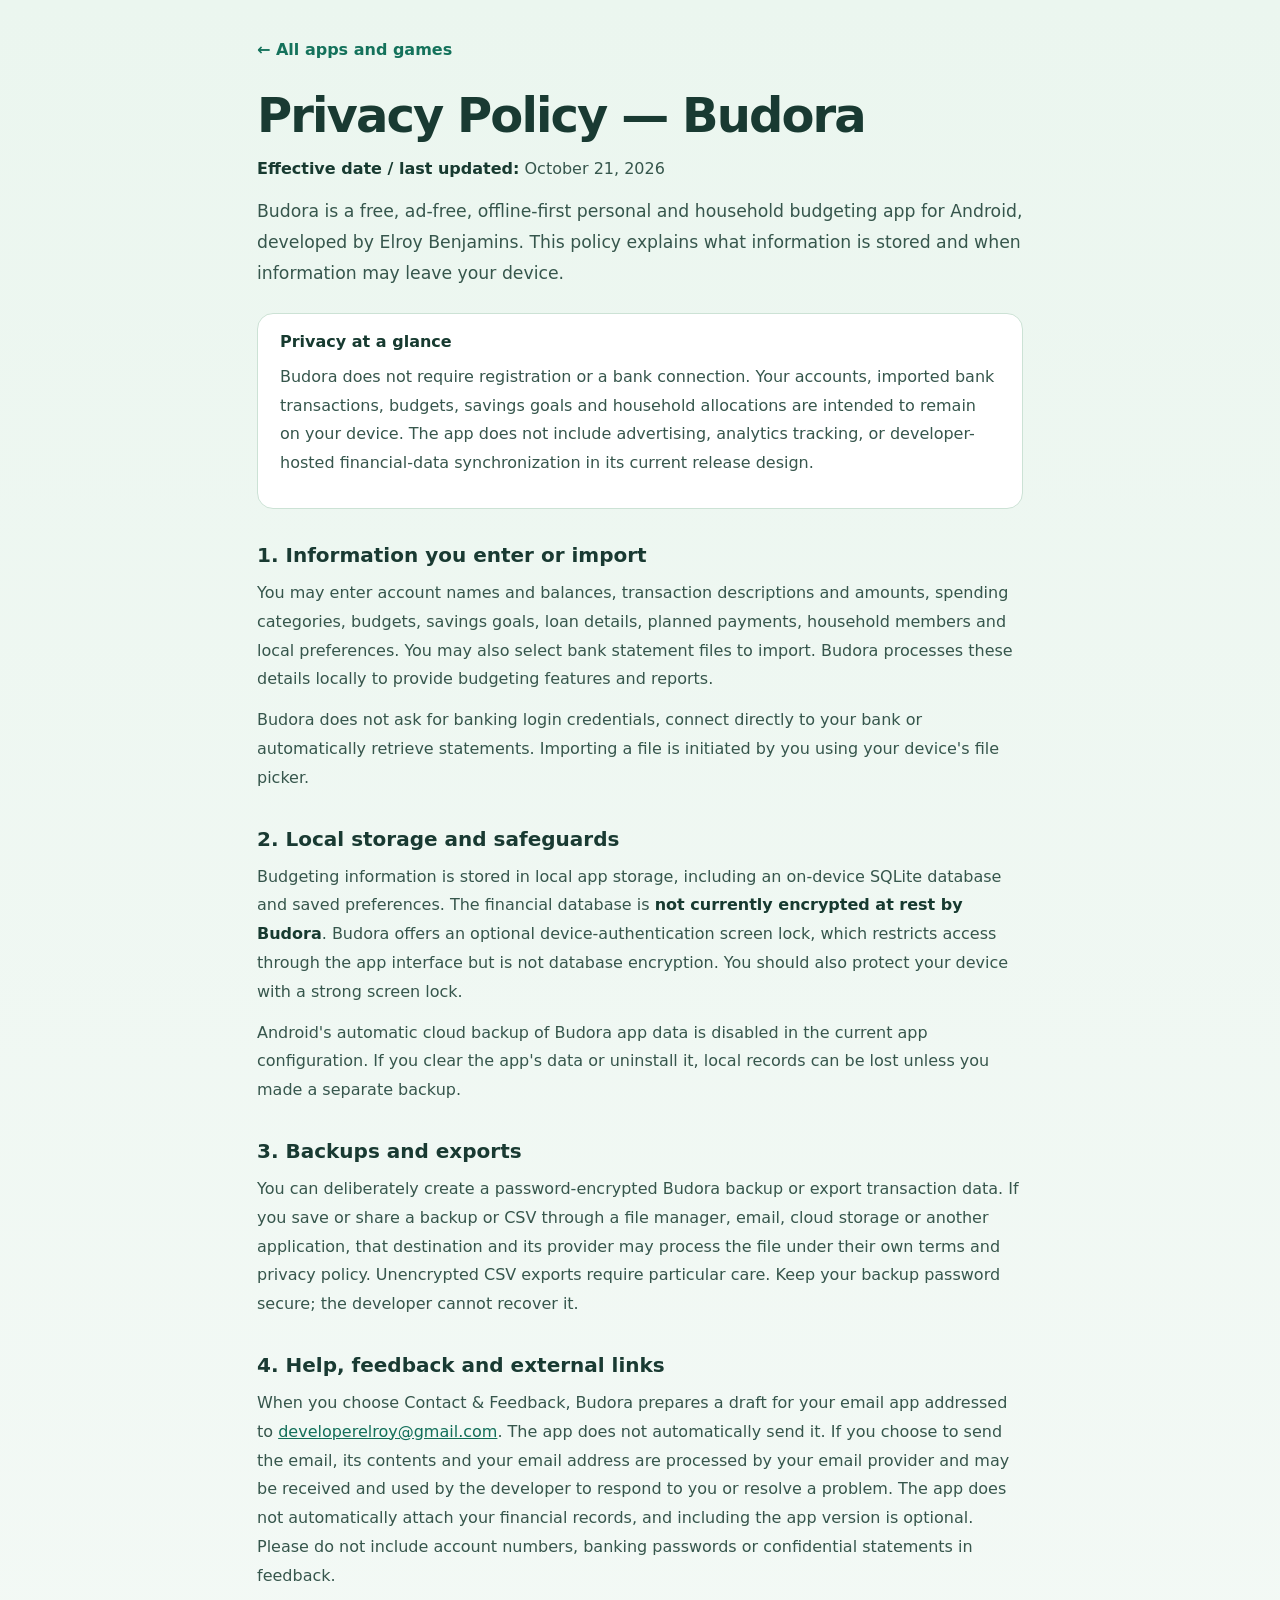
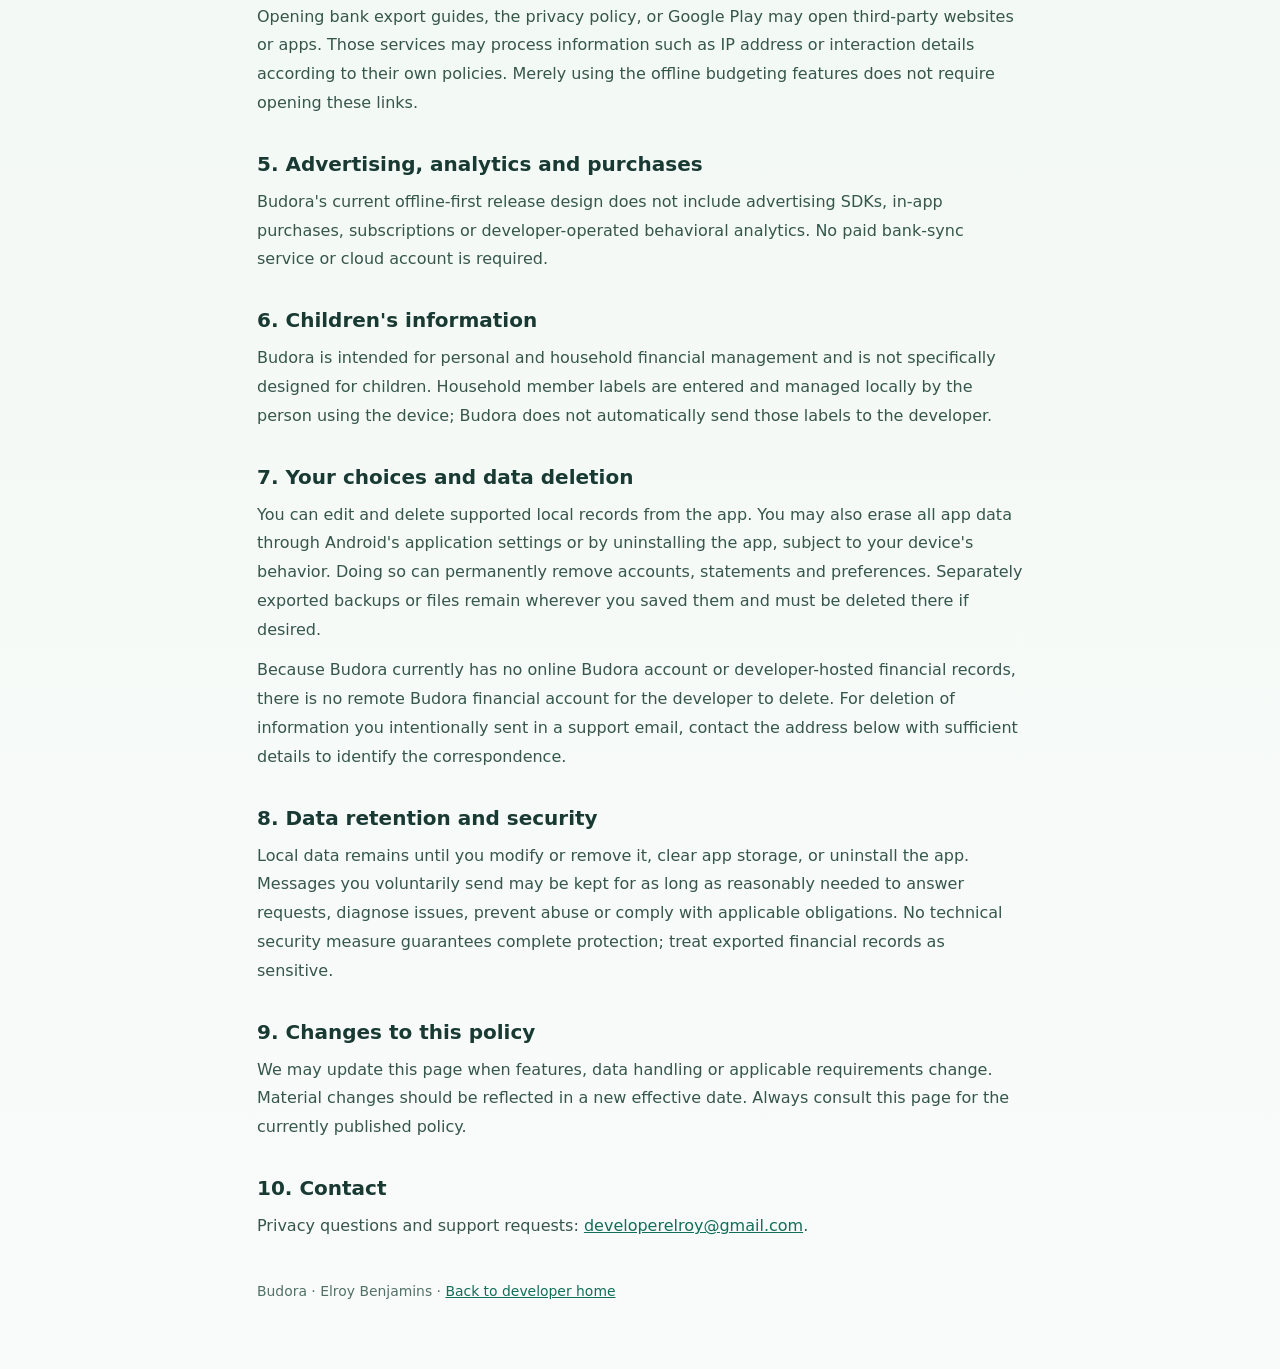
==== budora/privacy/index.html @ f8b95c58 "feat(site): add Budora privacy policy for offline budgeting app" ====
<!doctype html>
<html lang="en">
<head>
  <meta charset="utf-8">
  <meta name="viewport" content="width=device-width, initial-scale=1">
  <meta name="robots" content="index,follow">
  <meta name="description" content="Privacy Policy for Budora, an offline-first budgeting app by Elroy Benjamins.">
  <title>Budora — Privacy Policy</title>
  <style>
    *{box-sizing:border-box}
    :root{color-scheme:light;font-family:Inter,system-ui,-apple-system,BlinkMacSystemFont,"Segoe UI",sans-serif;color:#193a32;background:#f2f9f5}
    html,body{margin:0;min-height:100%}
    body{background:linear-gradient(180deg,#ebf6ef,#f9fbfa)}
    main{max-width:810px;padding:40px 22px 70px;margin:auto}
    .back{color:#14725b;text-decoration:none;font-weight:700}
    h1{font-size:clamp(2rem,5vw,3rem);line-height:1.12;letter-spacing:-.04em;margin:30px 0 10px}
    h2{font-size:1.25rem;margin:34px 0 10px}
    p,li{color:#36564c;line-height:1.8}
    p{margin:12px 0}
    ul{padding-left:24px}
    a{color:#116e58}a:hover{text-decoration:underline}
    .intro{font-size:1.08rem}
    .panel{border:1px solid #cce2d5;background:#fff;border-radius:16px;padding:18px 22px;margin:24px 0}
    strong{color:#173a30}
    footer{font-size:.87rem;color:#527166;margin-top:42px}
    @media(max-width:600px){main{padding:24px 17px 50px}}
  </style>
</head>
<body>
<main>
  <a class="back" href="/">← All apps and games</a>
  <h1>Privacy Policy — Budora</h1>
  <p><strong>Effective date / last updated:</strong> October 21, 2026</p>
  <p class="intro">Budora is a free, ad-free, offline-first personal and household budgeting app for Android, developed by Elroy Benjamins. This policy explains what information is stored and when information may leave your device.</p>
  <div class="panel"><strong>Privacy at a glance</strong><p>Budora does not require registration or a bank connection. Your accounts, imported bank transactions, budgets, savings goals and household allocations are intended to remain on your device. The app does not include advertising, analytics tracking, or developer-hosted financial-data synchronization in its current release design.</p></div>
  <h2>1. Information you enter or import</h2>
  <p>You may enter account names and balances, transaction descriptions and amounts, spending categories, budgets, savings goals, loan details, planned payments, household members and local preferences. You may also select bank statement files to import. Budora processes these details locally to provide budgeting features and reports.</p>
  <p>Budora does not ask for banking login credentials, connect directly to your bank or automatically retrieve statements. Importing a file is initiated by you using your device's file picker.</p>
  <h2>2. Local storage and safeguards</h2>
  <p>Budgeting information is stored in local app storage, including an on-device SQLite database and saved preferences. The financial database is <strong>not currently encrypted at rest by Budora</strong>. Budora offers an optional device-authentication screen lock, which restricts access through the app interface but is not database encryption. You should also protect your device with a strong screen lock.</p>
  <p>Android's automatic cloud backup of Budora app data is disabled in the current app configuration. If you clear the app's data or uninstall it, local records can be lost unless you made a separate backup.</p>
  <h2>3. Backups and exports</h2>
  <p>You can deliberately create a password-encrypted Budora backup or export transaction data. If you save or share a backup or CSV through a file manager, email, cloud storage or another application, that destination and its provider may process the file under their own terms and privacy policy. Unencrypted CSV exports require particular care. Keep your backup password secure; the developer cannot recover it.</p>
  <h2>4. Help, feedback and external links</h2>
  <p>When you choose Contact &amp; Feedback, Budora prepares a draft for your email app addressed to <a href="mailto:developerelroy@gmail.com">developerelroy@gmail.com</a>. The app does not automatically send it. If you choose to send the email, its contents and your email address are processed by your email provider and may be received and used by the developer to respond to you or resolve a problem. The app does not automatically attach your financial records, and including the app version is optional. Please do not include account numbers, banking passwords or confidential statements in feedback.</p>
  <p>Opening bank export guides, the privacy policy, or Google Play may open third-party websites or apps. Those services may process information such as IP address or interaction details according to their own policies. Merely using the offline budgeting features does not require opening these links.</p>
  <h2>5. Advertising, analytics and purchases</h2>
  <p>Budora's current offline-first release design does not include advertising SDKs, in-app purchases, subscriptions or developer-operated behavioral analytics. No paid bank-sync service or cloud account is required.</p>
  <h2>6. Children's information</h2>
  <p>Budora is intended for personal and household financial management and is not specifically designed for children. Household member labels are entered and managed locally by the person using the device; Budora does not automatically send those labels to the developer.</p>
  <h2>7. Your choices and data deletion</h2>
  <p>You can edit and delete supported local records from the app. You may also erase all app data through Android's application settings or by uninstalling the app, subject to your device's behavior. Doing so can permanently remove accounts, statements and preferences. Separately exported backups or files remain wherever you saved them and must be deleted there if desired.</p>
  <p>Because Budora currently has no online Budora account or developer-hosted financial records, there is no remote Budora financial account for the developer to delete. For deletion of information you intentionally sent in a support email, contact the address below with sufficient details to identify the correspondence.</p>
  <h2>8. Data retention and security</h2>
  <p>Local data remains until you modify or remove it, clear app storage, or uninstall the app. Messages you voluntarily send may be kept for as long as reasonably needed to answer requests, diagnose issues, prevent abuse or comply with applicable obligations. No technical security measure guarantees complete protection; treat exported financial records as sensitive.</p>
  <h2>9. Changes to this policy</h2>
  <p>We may update this page when features, data handling or applicable requirements change. Material changes should be reflected in a new effective date. Always consult this page for the currently published policy.</p>
  <h2>10. Contact</h2>
  <p>Privacy questions and support requests: <a href="mailto:developerelroy@gmail.com">developerelroy@gmail.com</a>.</p>
  <footer>Budora · Elroy Benjamins · <a href="/">Back to developer home</a></footer>
</main>
</body>
</html>
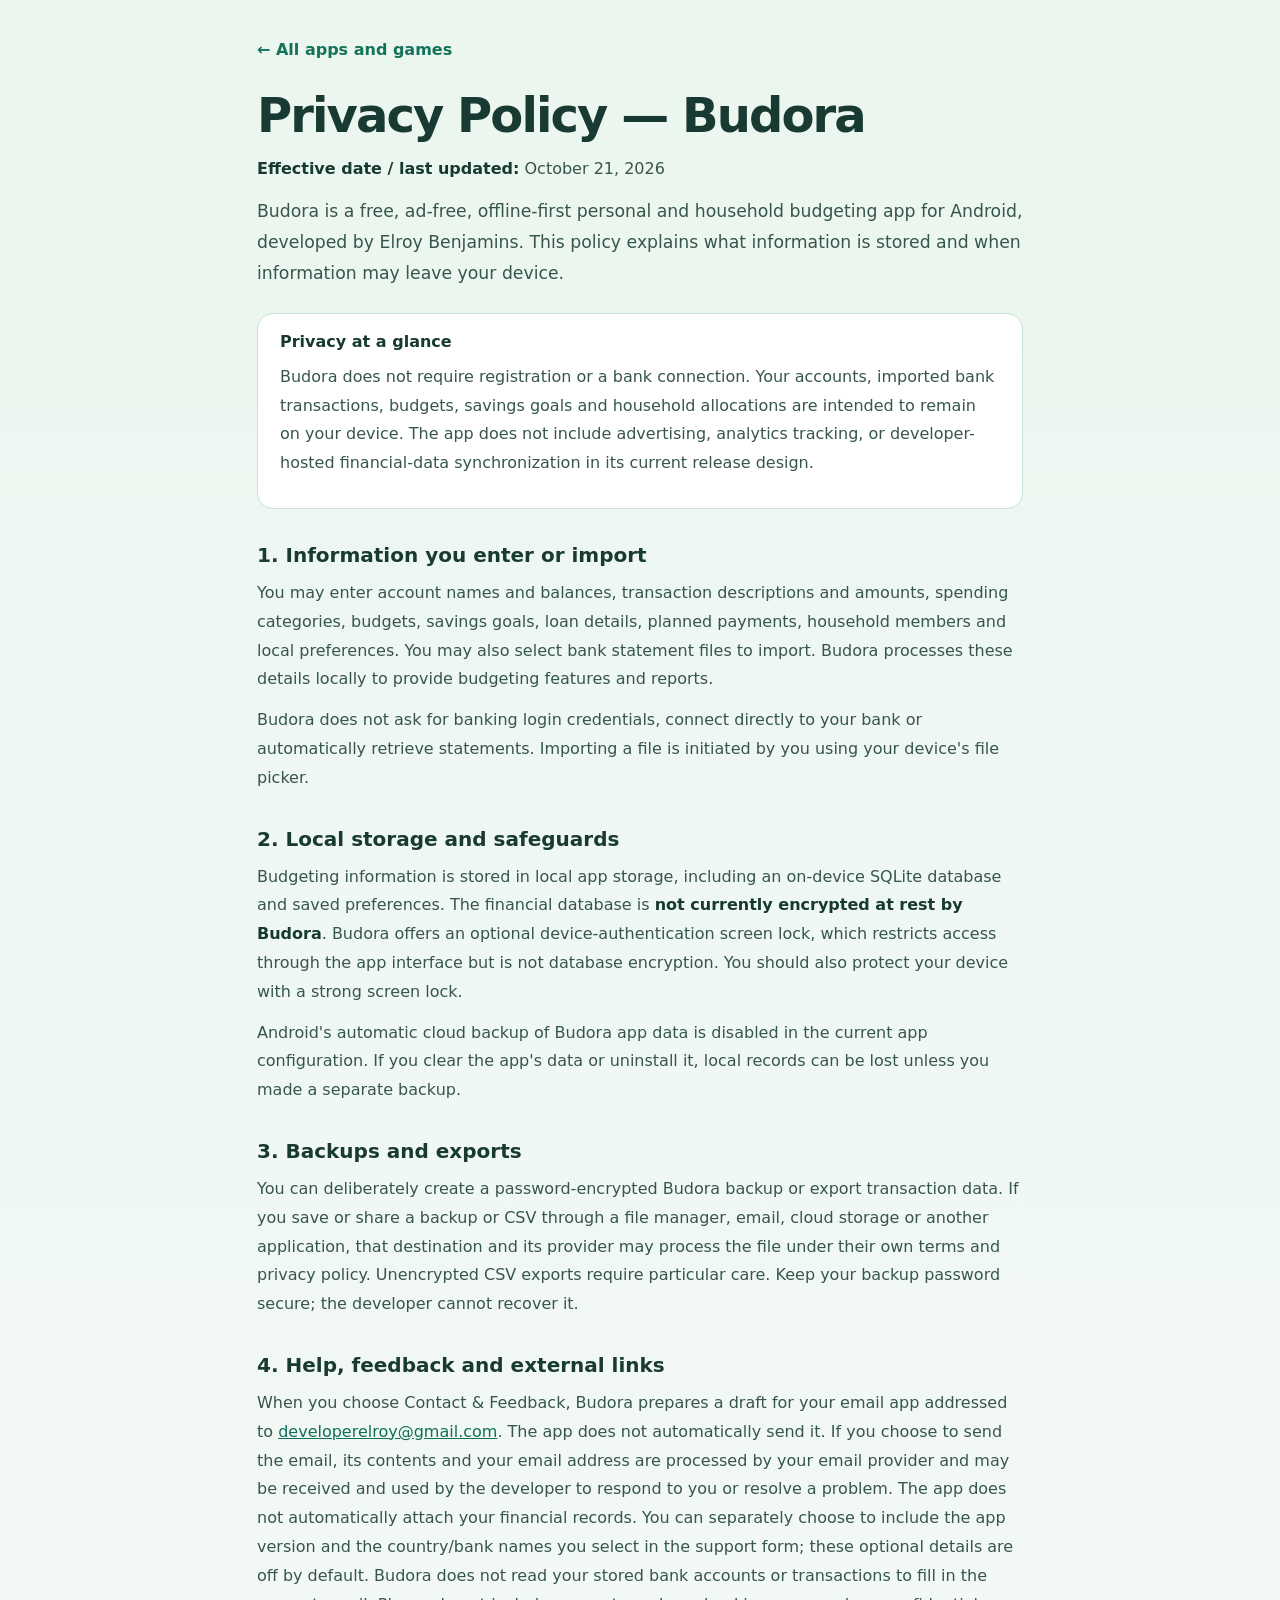
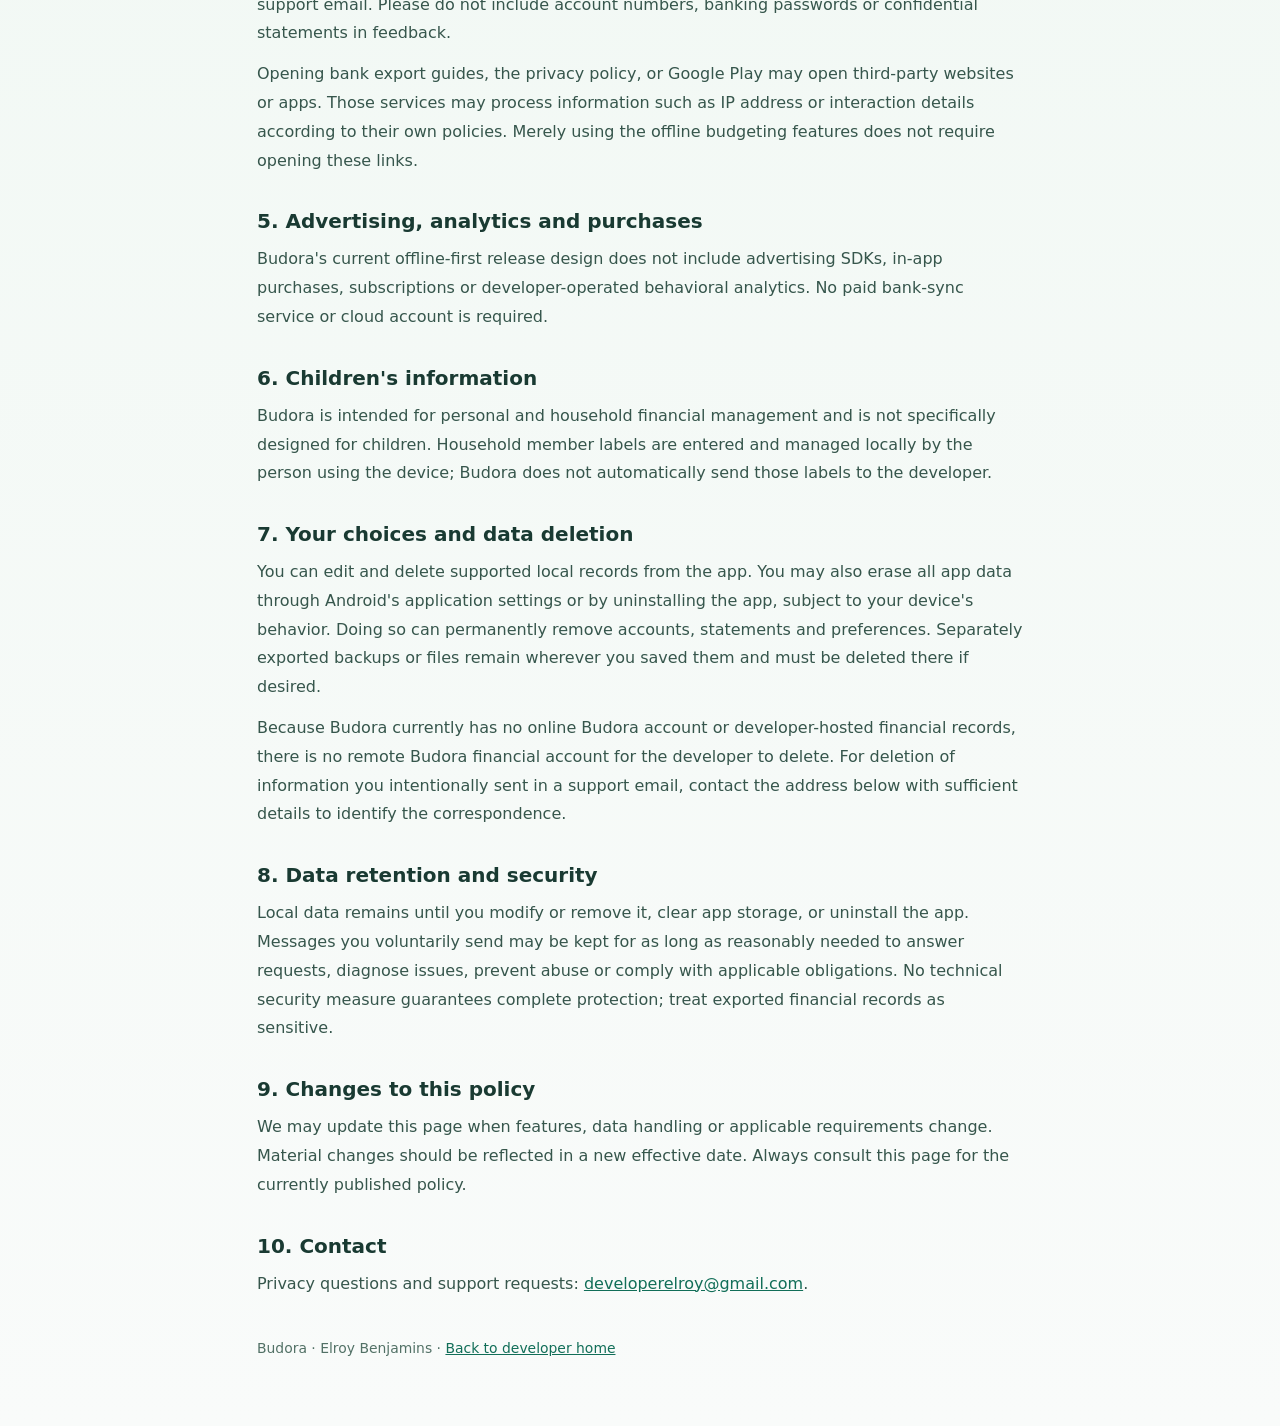
==== commit cdb93c4c: "docs(privacy): disclose optional user-selected country and bank labels in support email" ====
--- a/budora/privacy/index.html
+++ b/budora/privacy/index.html
@@ -42,7 +42,7 @@
   <h2>3. Backups and exports</h2>
   <p>You can deliberately create a password-encrypted Budora backup or export transaction data. If you save or share a backup or CSV through a file manager, email, cloud storage or another application, that destination and its provider may process the file under their own terms and privacy policy. Unencrypted CSV exports require particular care. Keep your backup password secure; the developer cannot recover it.</p>
   <h2>4. Help, feedback and external links</h2>
-  <p>When you choose Contact &amp; Feedback, Budora prepares a draft for your email app addressed to <a href="mailto:developerelroy@gmail.com">developerelroy@gmail.com</a>. The app does not automatically send it. If you choose to send the email, its contents and your email address are processed by your email provider and may be received and used by the developer to respond to you or resolve a problem. The app does not automatically attach your financial records, and including the app version is optional. Please do not include account numbers, banking passwords or confidential statements in feedback.</p>
+  <p>When you choose Contact &amp; Feedback, Budora prepares a draft for your email app addressed to <a href="mailto:developerelroy@gmail.com">developerelroy@gmail.com</a>. The app does not automatically send it. If you choose to send the email, its contents and your email address are processed by your email provider and may be received and used by the developer to respond to you or resolve a problem. The app does not automatically attach your financial records. You can separately choose to include the app version and the country/bank names you select in the support form; these optional details are off by default. Budora does not read your stored bank accounts or transactions to fill in the support email. Please do not include account numbers, banking passwords or confidential statements in feedback.</p>
   <p>Opening bank export guides, the privacy policy, or Google Play may open third-party websites or apps. Those services may process information such as IP address or interaction details according to their own policies. Merely using the offline budgeting features does not require opening these links.</p>
   <h2>5. Advertising, analytics and purchases</h2>
   <p>Budora's current offline-first release design does not include advertising SDKs, in-app purchases, subscriptions or developer-operated behavioral analytics. No paid bank-sync service or cloud account is required.</p>
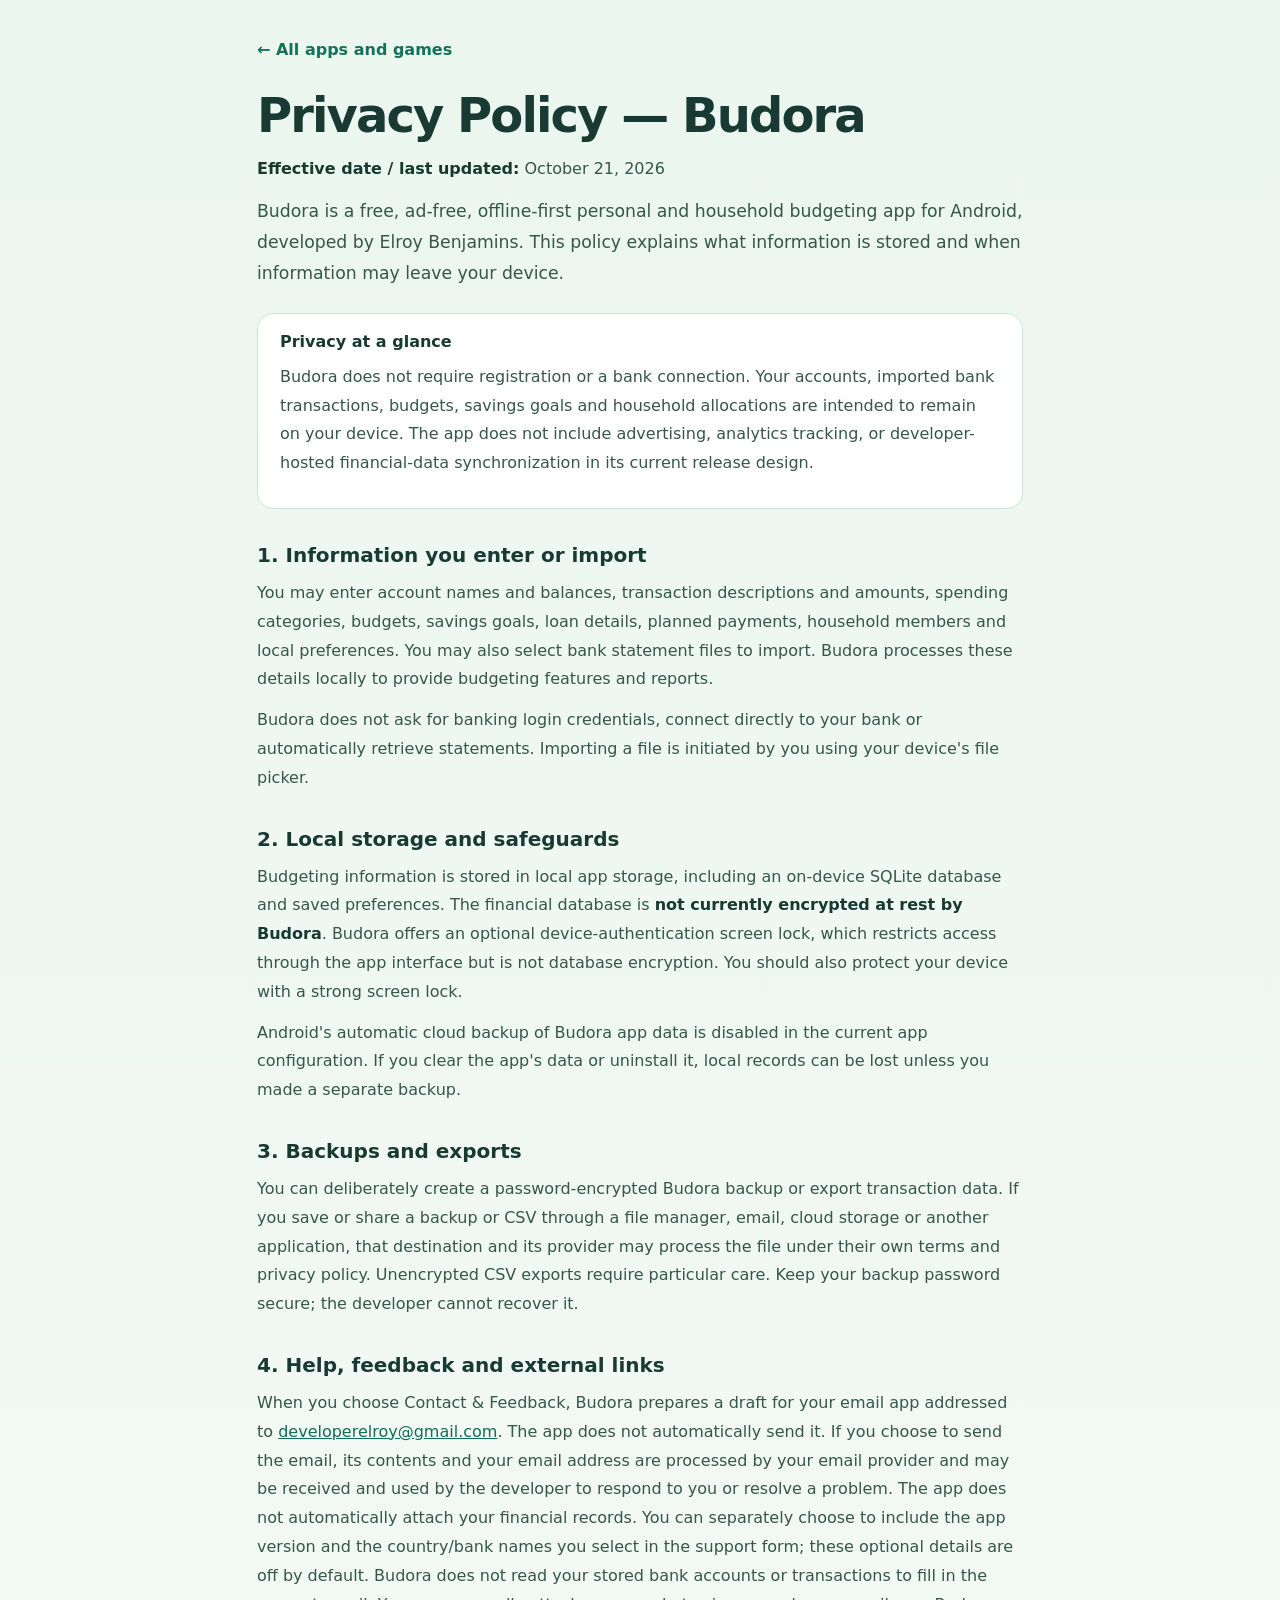
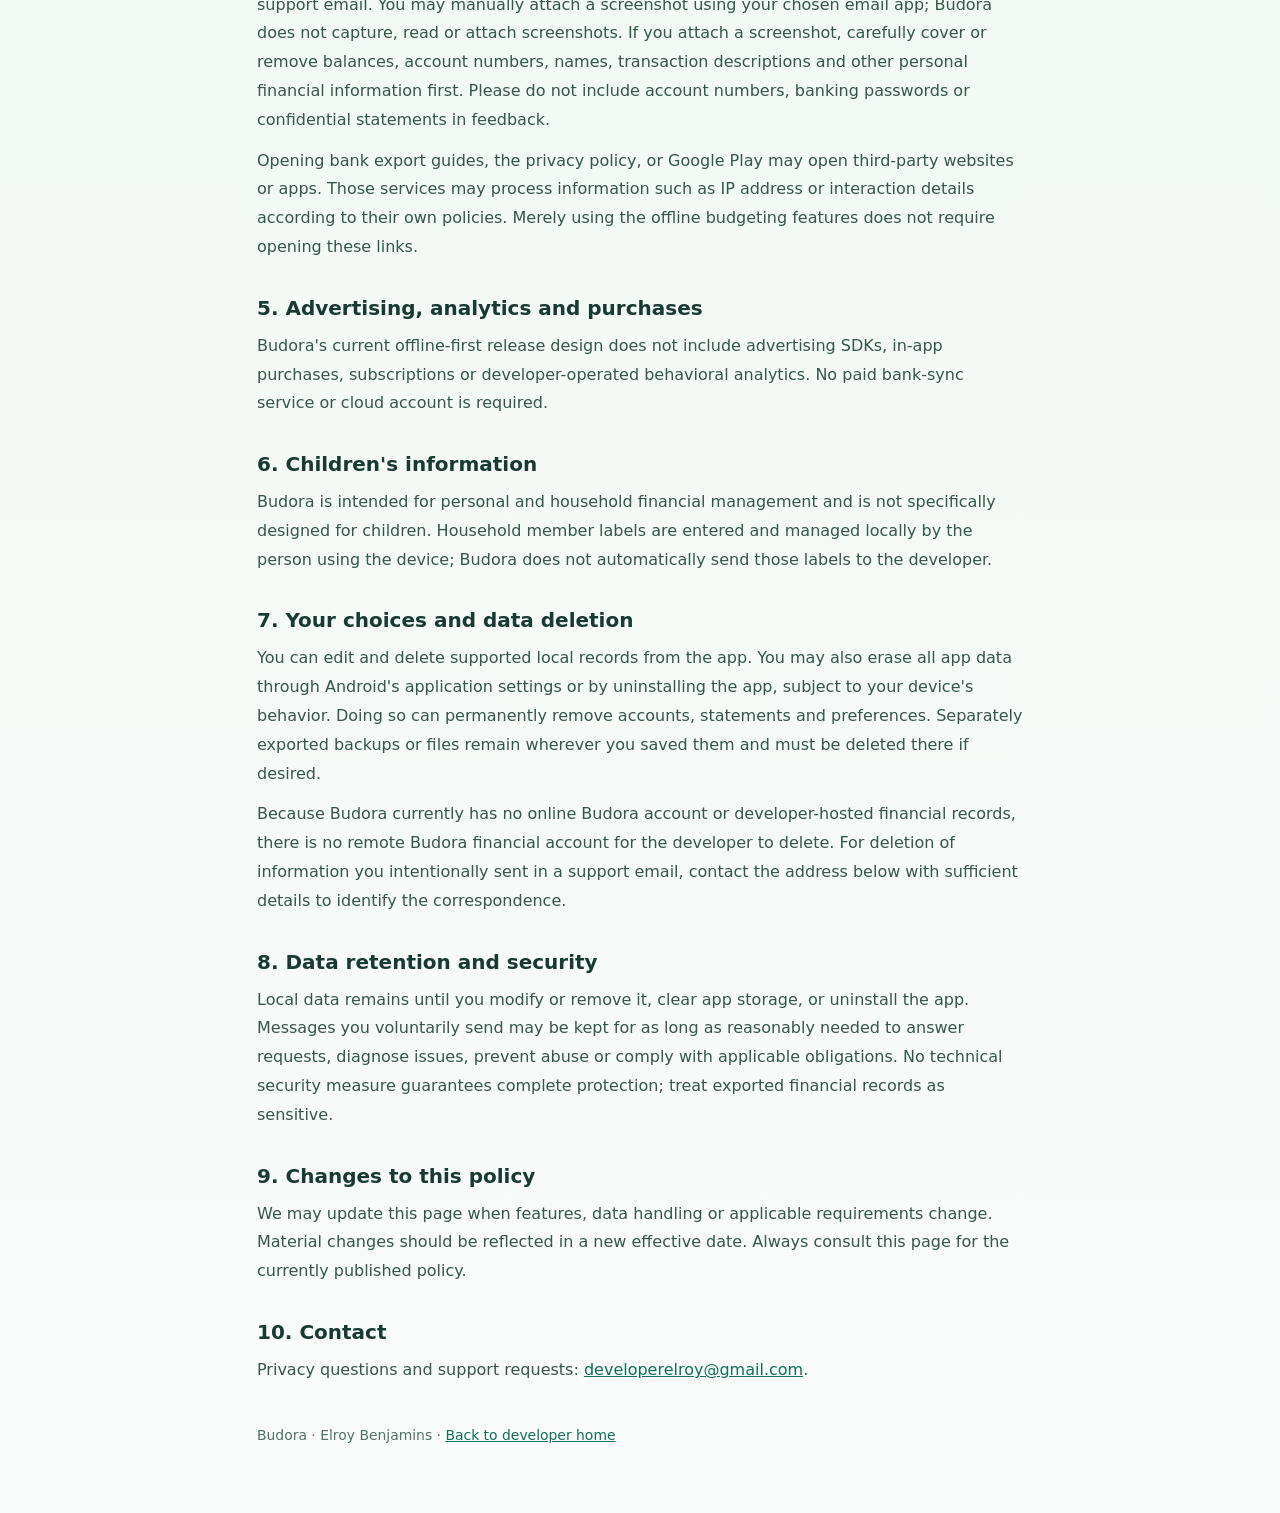
==== commit a856adac: "docs(privacy): explain manual screenshot attachment and redaction risks" ====
--- a/budora/privacy/index.html
+++ b/budora/privacy/index.html
@@ -42,7 +42,7 @@
   <h2>3. Backups and exports</h2>
   <p>You can deliberately create a password-encrypted Budora backup or export transaction data. If you save or share a backup or CSV through a file manager, email, cloud storage or another application, that destination and its provider may process the file under their own terms and privacy policy. Unencrypted CSV exports require particular care. Keep your backup password secure; the developer cannot recover it.</p>
   <h2>4. Help, feedback and external links</h2>
-  <p>When you choose Contact &amp; Feedback, Budora prepares a draft for your email app addressed to <a href="mailto:developerelroy@gmail.com">developerelroy@gmail.com</a>. The app does not automatically send it. If you choose to send the email, its contents and your email address are processed by your email provider and may be received and used by the developer to respond to you or resolve a problem. The app does not automatically attach your financial records. You can separately choose to include the app version and the country/bank names you select in the support form; these optional details are off by default. Budora does not read your stored bank accounts or transactions to fill in the support email. Please do not include account numbers, banking passwords or confidential statements in feedback.</p>
+  <p>When you choose Contact &amp; Feedback, Budora prepares a draft for your email app addressed to <a href="mailto:developerelroy@gmail.com">developerelroy@gmail.com</a>. The app does not automatically send it. If you choose to send the email, its contents and your email address are processed by your email provider and may be received and used by the developer to respond to you or resolve a problem. The app does not automatically attach your financial records. You can separately choose to include the app version and the country/bank names you select in the support form; these optional details are off by default. Budora does not read your stored bank accounts or transactions to fill in the support email. You may manually attach a screenshot using your chosen email app; Budora does not capture, read or attach screenshots. If you attach a screenshot, carefully cover or remove balances, account numbers, names, transaction descriptions and other personal financial information first. Please do not include account numbers, banking passwords or confidential statements in feedback.</p>
   <p>Opening bank export guides, the privacy policy, or Google Play may open third-party websites or apps. Those services may process information such as IP address or interaction details according to their own policies. Merely using the offline budgeting features does not require opening these links.</p>
   <h2>5. Advertising, analytics and purchases</h2>
   <p>Budora's current offline-first release design does not include advertising SDKs, in-app purchases, subscriptions or developer-operated behavioral analytics. No paid bank-sync service or cloud account is required.</p>
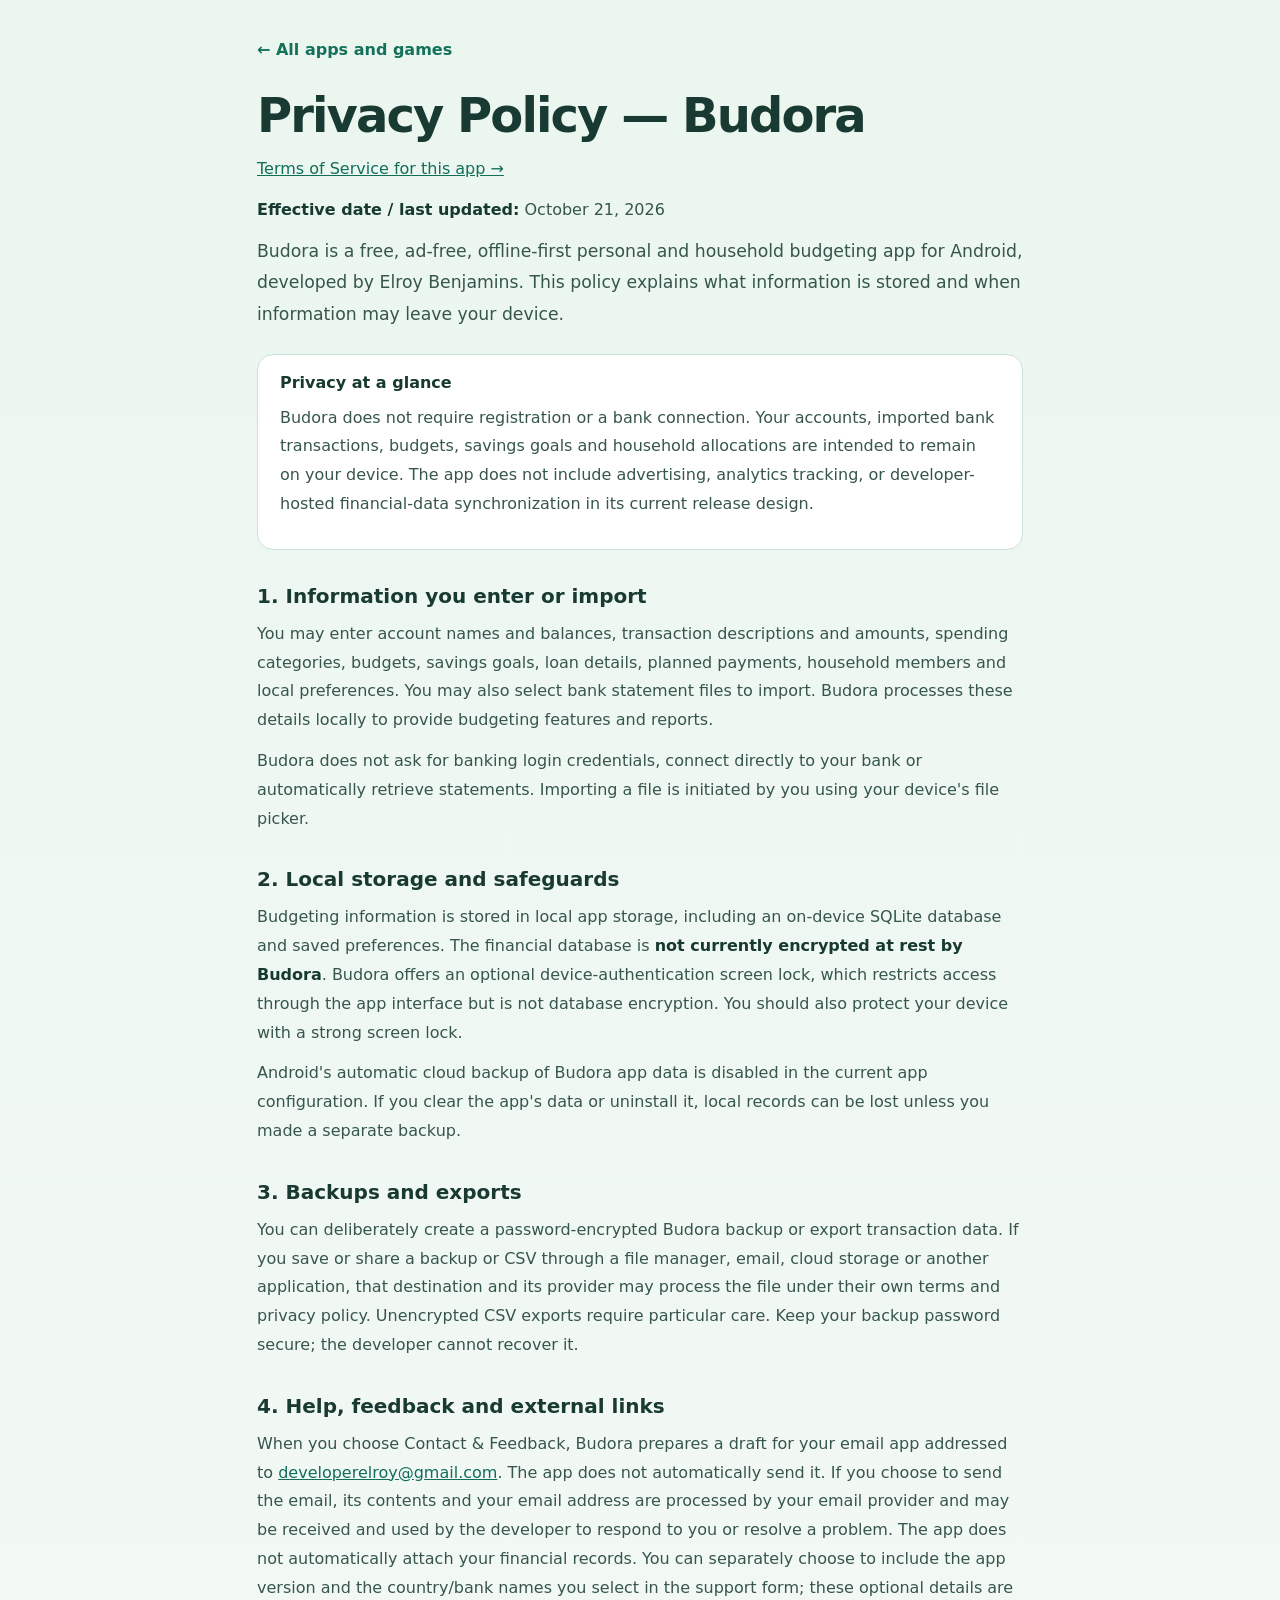
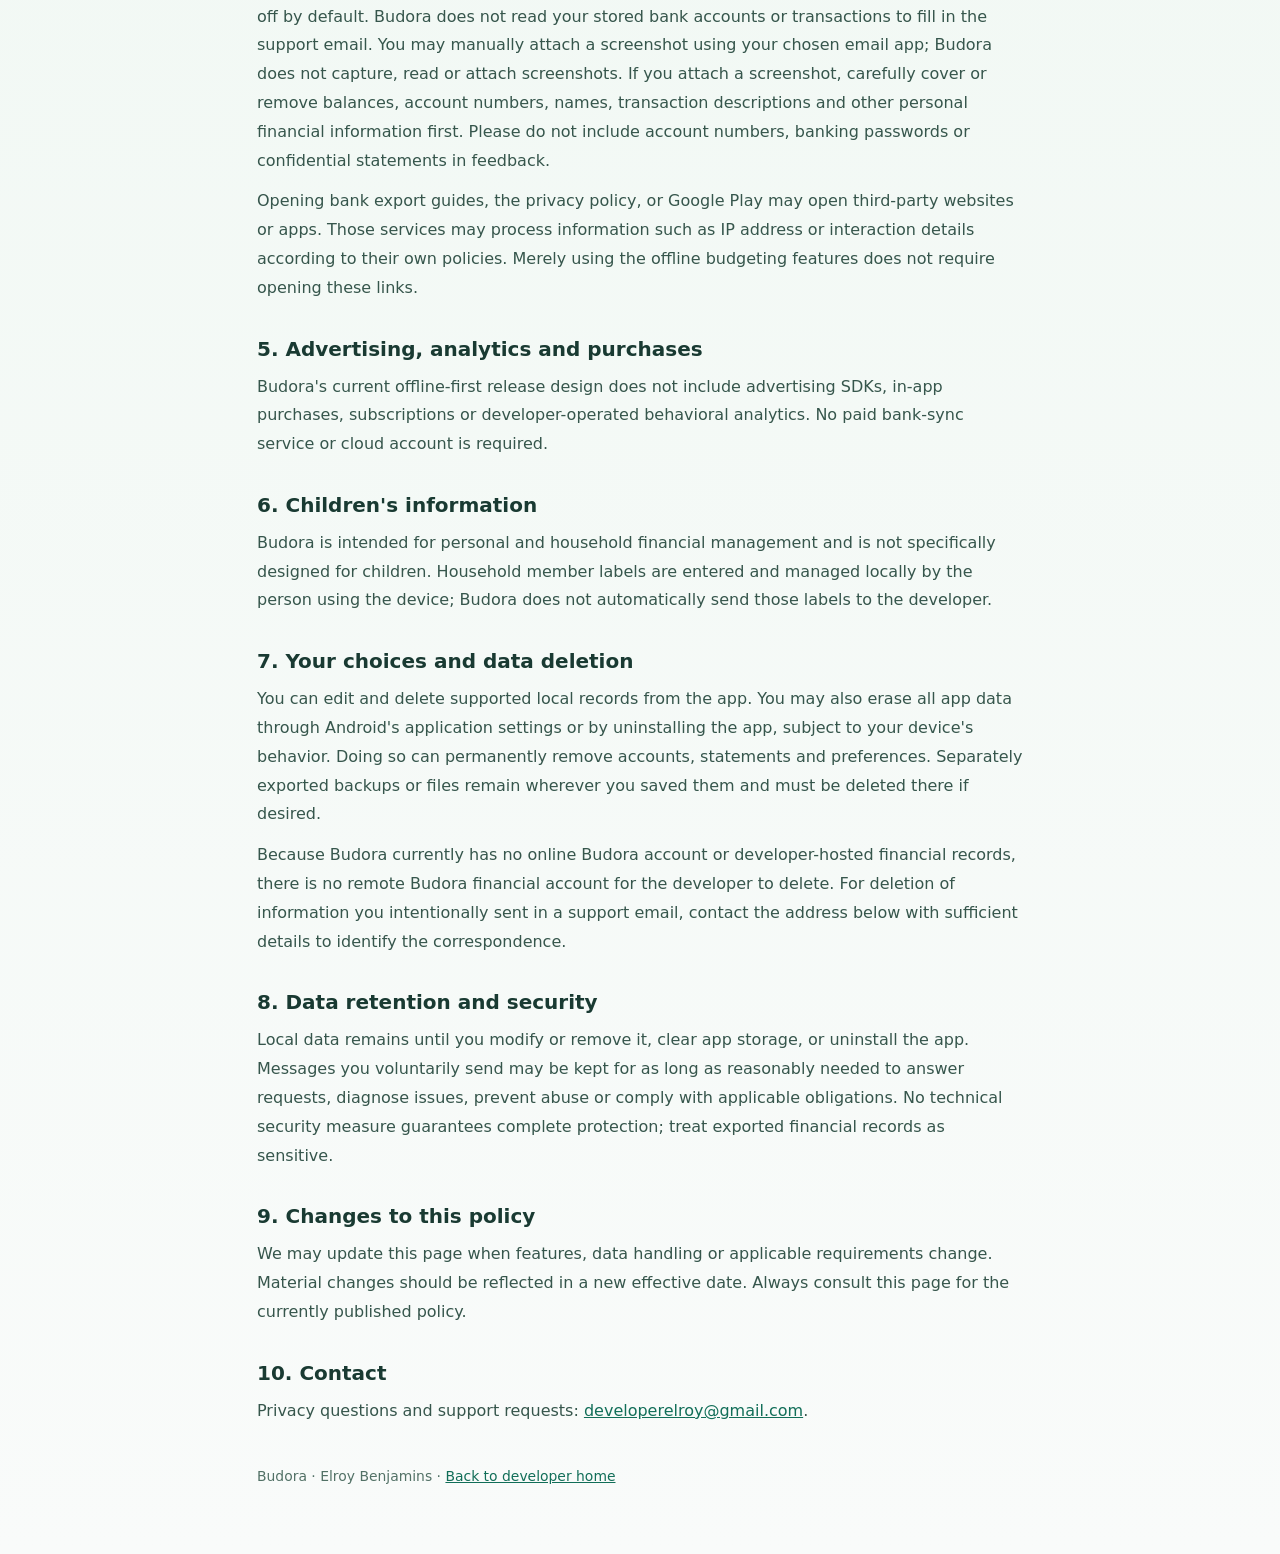
==== commit 86430037: "docs(legal): cross-link Terms from budora privacy policy" ====
--- a/budora/privacy/index.html
+++ b/budora/privacy/index.html
@@ -30,6 +30,7 @@
 <main>
   <a class="back" href="/">← All apps and games</a>
   <h1>Privacy Policy — Budora</h1>
+    <p><a href="/terms/#budora">Terms of Service for this app →</a></p>
   <p><strong>Effective date / last updated:</strong> October 21, 2026</p>
   <p class="intro">Budora is a free, ad-free, offline-first personal and household budgeting app for Android, developed by Elroy Benjamins. This policy explains what information is stored and when information may leave your device.</p>
   <div class="panel"><strong>Privacy at a glance</strong><p>Budora does not require registration or a bank connection. Your accounts, imported bank transactions, budgets, savings goals and household allocations are intended to remain on your device. The app does not include advertising, analytics tracking, or developer-hosted financial-data synchronization in its current release design.</p></div>
